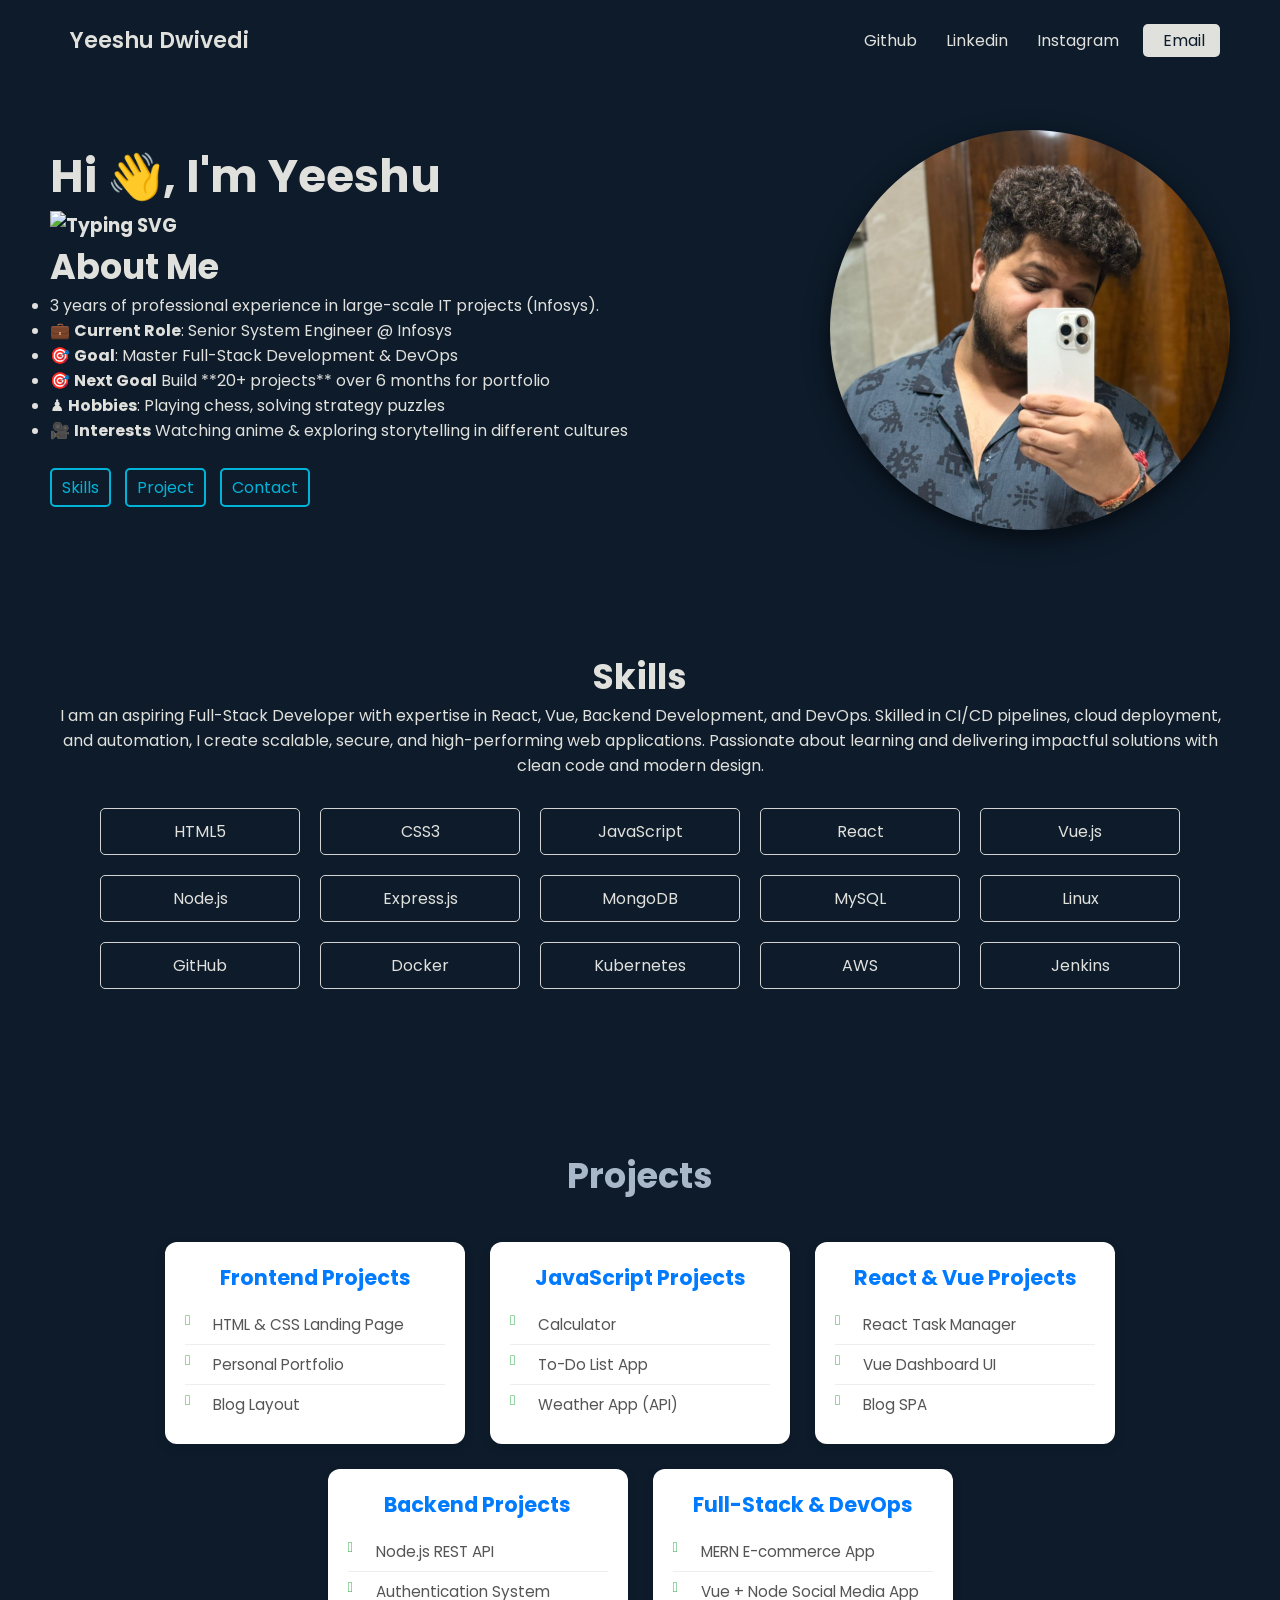
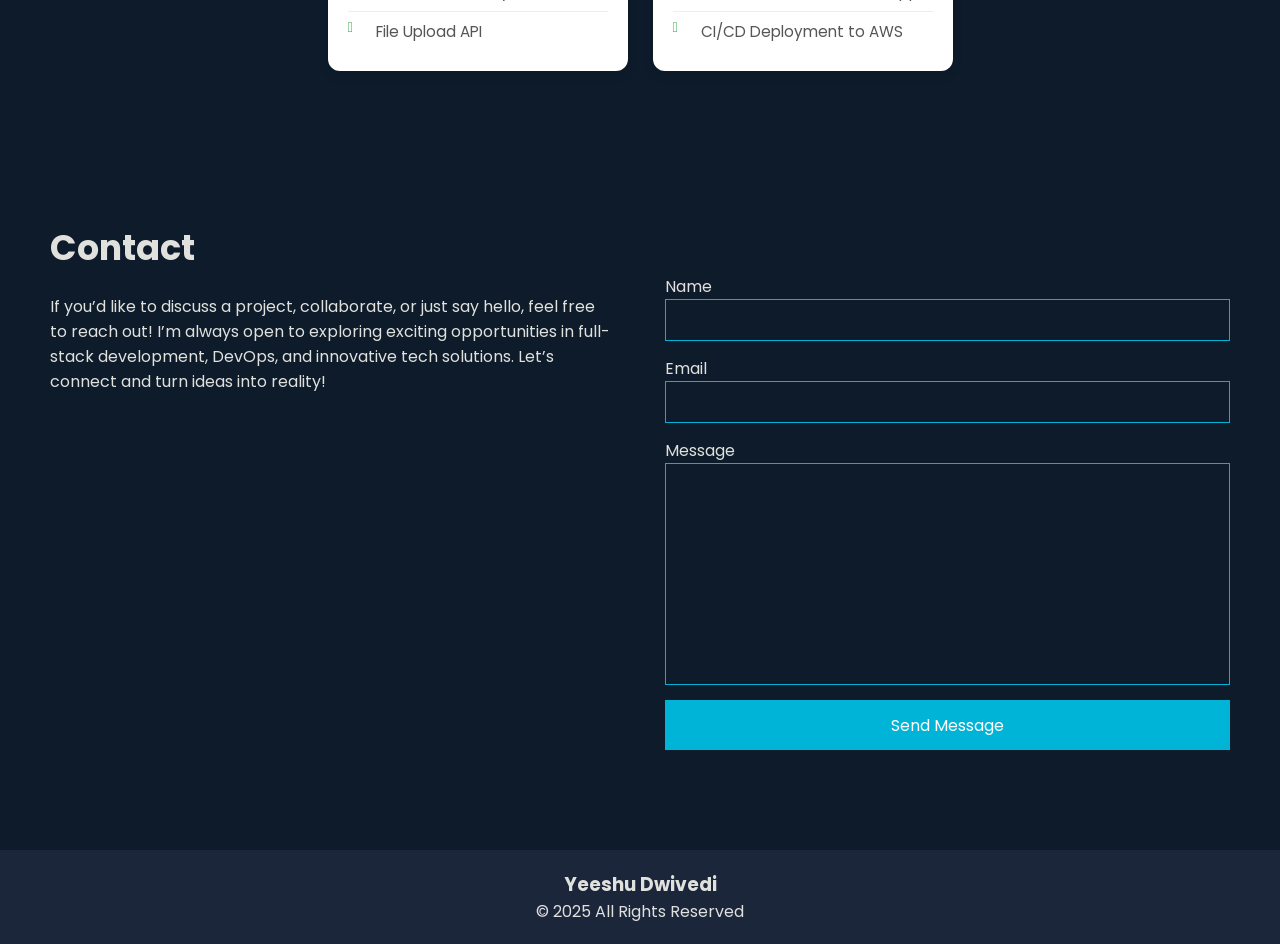
==== Personal-Portfolio.html @ 88ae8f97 "Portfolio Project" ====
<!DOCTYPE html>
<html lang="en">

<head>
    <meta charset="UTF-8">
    <meta name="viewport" content="width=device-width, initial-scale=1.0">

    <link rel="preconnect" href="https://fonts.googleapis.com">
    <link rel="preconnect" href="https://fonts.gstatic.com" crossorigin>
    <link
        href="https://fonts.googleapis.com/css2?family=Poppins:ital,wght@0,100;0,200;0,300;0,400;0,500;0,600;0,700;0,800;0,900;1,100;1,200;1,300;1,400;1,500;1,600;1,700;1,800;1,900&family=Roboto:ital,wght@0,100..900;1,100..900&display=swap"
        rel="stylesheet">
    <link rel="stylesheet" href="https://cdnjs.cloudflare.com/ajax/libs/font-awesome/7.0.0/css/all.min.css"
        integrity="sha512-DxV+EoADOkOygM4IR9yXP8Sb2qwgidEmeqAEmDKIOfPRQZOWbXCzLC6vjbZyy0vPisbH2SyW27+ddLVCN+OMzQ=="
        crossorigin="anonymous" referrerpolicy="no-referrer" />

    <link rel="stylesheet" href="https://cdn.jsdelivr.net/gh/devicons/devicon@latest/devicon.min.css">
    <link rel="stylesheet" href="Personal-Portfolio.css">


    <title>Personal-Portfolio</title>
</head>

<body>
    <!-----Top Navbar-->
    <nav>
        <div class="left">
            <a href="/">Yeeshu Dwivedi</a>
        </div>

        <div class="right">
            <a href="https://github.com/dwivediyeeshu" target="_blank" rel="noopener no-referrer">
                <i class="fa-brands fa-square-github"></i>
                <span>Github</span>
            </a>
            <a href="https://linkedin.com/in/yeeshu-dwivedi-30a151159" target="_blank" rel="noopener no-referrer">
                <i class="fa-brands fa-linkedin"></i>
                <span>Linkedin</span>
            </a>

            <a href="https://www.instagram.com/travelling_otaku?igsh=MWJhZnl2NmZxN2pucA%3D%3D&utm_source=qr"
                target="_blank" rel="noopener no-referrer">
                <i class="fa-brands fa-instagram"></i>
                <span>Instagram</span>
            </a>

            <a href="mailto:yeeshuwork@gmail.com">
                <i class="fa-solid fa-inbox"></i>
                <span>Email</span>
            </a>
        </div>
    </nav>

    <main>
        <!--About Section-->
        <section class="about-section">
            <div class="text">
                <h1>Hi 👋, I'm Yeeshu</h1>
                <h3>
                    <img src="https://readme-typing-svg.demolab.com?font=Fira+Code&size=24&pause=1000&color=0078D7&width=440&lines=Aspiring+Full-Stack+Developer;DevOps+Enthusiast;Chess+Player+%26+Anime+Fan"
                        alt="Typing SVG" />
                </h3>

                <h2>About Me</h2>

                <ul>
                    <li>3 years of professional experience in large-scale IT projects (Infosys).</li>
                    <li>💼 <b>Current Role</b>: Senior System Engineer @ Infosys </li>
                    <li>🎯 <b>Goal</b>: Master Full-Stack Development & DevOps</li>
                    <li>🎯 <b>Next Goal</b> Build **20+ projects** over 6 months for portfolio</li>
                    <li>♟ <b>Hobbies</b>: Playing chess, solving strategy puzzles </li>
                    <li>🎥 <b>Interests</b> Watching anime & exploring storytelling in different cultures</li>
                </ul>

                <div class="links">
                    <a href="#skills">
                        <i class="fa-solid fa-code"></i>
                        <span>Skills</span>
                    </a>
                    <a href="#projects">
                        <i class="fa-solid fa-laptop-code"></i>
                        <span>Project</span>
                    </a>
                    </a>
                    <a href="#contact">
                        <i class="fa-solid fa-envelope"></i>
                        <span>Contact</span>
                    </a>

                </div>

            </div>
            <div class="pic">
                <img src="Assets/MyImage.jpg" alt="Yeeshu Dwivedi">
            </div>
        </section>
        <!--Skill Section-->
        <section id="skills" class="skills-section">
            <h2>Skills</h2>
            <div class="text">I am an aspiring Full-Stack Developer with expertise in React, Vue, Backend Development,
                and DevOps. Skilled in CI/CD pipelines, cloud deployment, and automation, I create scalable, secure, and
                high-performing web applications. Passionate about learning and delivering impactful solutions with
                clean code and modern design.</div>
            <div class="cells">
                <div class="cell"><i class="devicon-html5-plain colored"></i>
                    <span>HTML5</span>
                </div>
                <div class="cell"><i class="devicon-css3-plain colored"></i>
                    <span>CSS3</span>
                </div>
                <div class="cell"><i class="devicon-javascript-plain colored"></i>
                    <span>JavaScript</span>
                </div>
                <div class="cell"><i class="devicon-react-original colored"></i>
                    <span>React</span>
                </div>
                <div class="cell"><i class="devicon-vuejs-plain colored"></i>
                    <span>Vue.js</span>
                </div>
                <div class="cell"><i class="devicon-nodejs-plain colored"></i>
                    <span>Node.js</span>
                </div>
                <div class="cell"><i class="devicon-express-original colored"></i>
                    <span>Express.js</span>
                </div>
                <div class="cell"><i class="devicon-mongodb-plain colored"></i>
                    <span>MongoDB</span>
                </div>
                <div class="cell"><i class="devicon-mysql-plain colored"></i>
                    <span>MySQL</span>
                </div>
                <div class="cell"><i class="devicon-linux-plain colored"></i>
                    <span>Linux</span>
                </div>
                <div class="cell"><i class="devicon-github-original"></i>
                    <span>GitHub</span>
                </div>
                <div class="cell"><i class="devicon-docker-plain colored"></i>
                    <span>Docker</span>
                </div>
                <div class="cell"><i class="devicon-kubernetes-plain colored"></i>
                    <span>Kubernetes</span>
                </div>
                <div class="cell"><i class="devicon-amazonwebservices-plain colored"></i>
                    <span>AWS</span>
                </div>
                <div class="cell"><i class="devicon-jenkins-line colored"></i>
                    <span>Jenkins</span>
                </div>
            </div>

        </section>

        <!-- Project Section -->
        <section id="projects" class="project-section">
            <h2>Projects</h2>
            <div class="project-categories">

                <div class="project-category">
                    <h3>Frontend Projects</h3>
                    <ul class="project-list">
                        <li>HTML & CSS Landing Page</li>
                        <li>Personal Portfolio</li>
                        <li>Blog Layout</li>
                    </ul>
                </div>

                <div class="project-category">
                    <h3>JavaScript Projects</h3>
                    <ul class="project-list">
                        <li>Calculator</li>
                        <li>To-Do List App</li>
                        <li>Weather App (API)</li>
                    </ul>
                </div>

                <div class="project-category">
                    <h3>React & Vue Projects</h3>
                    <ul class="project-list">
                        <li>React Task Manager</li>
                        <li>Vue Dashboard UI</li>
                        <li>Blog SPA</li>
                    </ul>
                </div>

                <div class="project-category">
                    <h3>Backend Projects</h3>
                    <ul class="project-list">
                        <li>Node.js REST API</li>
                        <li>Authentication System</li>
                        <li>File Upload API</li>
                    </ul>
                </div>

                <div class="project-category">
                    <h3>Full-Stack & DevOps</h3>
                    <ul class="project-list">
                        <li>MERN E-commerce App</li>
                        <li>Vue + Node Social Media App</li>
                        <li>CI/CD Deployment to AWS</li>
                    </ul>
                </div>

            </div>
        </section>



        <!--Contact Section-->
        <section id="contact" class="contact-section">
            <h2>Contact</h2>

            <div class="group">
                <div class="text">
                    If you’d like to discuss a project, collaborate, or just say hello, feel free to reach out!
                    I’m always open to exploring exciting opportunities in full-stack development, DevOps, and
                    innovative tech solutions.
                    Let’s connect and turn ideas into reality!
                </div>

                <form action="">
                    <label for="name">Name</label>
                    <input type="text" id="name">

                    <label for="email">Email</label>
                    <input type="email" id="email">

                    <label for="message">Message</label>
                    <textarea id="message" cols="30" rows="10"></textarea>

                    <button type="submit">Send Message</button>
                </form>

            </div>

        </section>
    </main>

    <footer class="footer">
        <h3>Yeeshu Dwivedi</h3>
        <p>© 2025 All Rights Reserved</p>
    </footer>


</body>

</html>
---- Personal-Portfolio.css ----
:root {
  /* Background Colors */
  --background-color: #0D1B2A;
  --background-secondary: #1B263B;

  /* Text Colors */
  --text-color: #E0E1DD;
  --text-secondary: #A9B8C9;

  /* Link Colors */
  --link-color: #00B4D8;
  --link-hover-color: #90E0EF;

  --accent-color: #FFD166;
}

* {
    margin: 0;
    padding: 0;
    box-sizing: border-box;
}

html {
    scroll-behavior: smooth;
}

body {
    font-family: 'Poppins', sans-serif;
    background-color: var(--background-color);
    max-width: 1400px;
    margin: 0 auto;
    color: var(--text-color);
}

a {
    color: var(--link-color);
    text-decoration: none;
}

/* Navbar */

nav {

    display: flex;
    justify-content: space-between;
    align-items: center;

    padding: 0 50px;
    height: 80px;

    animation: fadeInDown 1s ease forwards;
}

@keyframes fadeInDown {
    from {
        opacity: 0;
        transform: translateY(-30px);
    }

    to {
        opacity: 1;
        transform: translateY(0);
    }
}


nav .left a {
    color: var(--text-color);
    font-size: 22px;
    font-weight: 600;

    margin: 20px;

}

nav .right a {
    color: var(--text-color);
    margin: 0 10px;
    transition: transform 0.3s ease;


}

nav .right a:last-child {

    color: var(--background-color);
    background-color: var(--text-color);
    padding: 5px 15px;
    border-radius: 5px;

}

nav .right a:hover {
    box-shadow: 0 0 15px var(--link-color);
}

nav .right a span {
    margin-left: 5px;
}

/* About */
.about-section {

    display: flex;
    justify-content: space-between;
    align-items: center;

    padding: 0 50px;
    margin: 50px 0;
    margin-bottom: 120px;
    gap: 40px;
    animation: fadeInUp 1s ease forwards;
}

@keyframes fadeInUp {
    from {
        opacity: 0;
        transform: translateY(40px);
    }

    to {
        opacity: 1;
        transform: translateY(0);
    }
}


.about-section .text {
    flex: 5;
}

.about-section .text h1 {
    font-size: 45px;
}

.about-section .text h2 {
    font-size: 35px;
}

.about-section .text .links {
    margin-top: 25px;
}

.about-section .text .links a {
    display: inline-block;
    padding: 5px 10px;
    border: 2px solid var(--link-color);
    border-radius: 5px;
    margin-right: 10px;
    margin-bottom: 10px;
    transition: all 0.3s ease, box-shadow 0.3s ease;
}

.about-section .text .links a:hover {
    color: var(--text-color);
    border: 2px solid var(--text-color);
    box-shadow: 0 0 15px var(--link-color);
}

.about-section .pic {
    flex: 2;
    display: flex;
    justify-content: right;
}

.about-section .pic img {
    width: 400px;
    border-radius: 50%;
    box-shadow: 0 8px 25px rgba(0, 0, 0, 0.6);
    animation: floatImg 6s ease-in-out infinite;
}

@keyframes floatImg {

    0%,
    100% {
        transform: translateY(0px) rotateY(0deg);
    }

    50% {
        transform: translateY(-10px) rotateY(5deg);
    }
}


/* ----- Skill --------*/

.skills-section {

    padding: 0 50px;
    margin-bottom: 100px;
    animation: fadeInUp 1.2s ease forwards;
}

.skills-section h2 {

    text-align: center;
    font-size: 35px;
}

.skills-section .text {

    text-align: center;
    margin-bottom: 20px;
}

.skills-section .cells {

    display: flex;
    justify-content: center;
    flex-wrap: wrap;
}

.skills-section .cells .cell {

    display: flex;
    justify-content: center;
    align-items: center;

    width: 200px;
    padding: 10px 20px;
    margin: 10px;
    border: 1.5px solid #d3d3d3;
    border-radius: 5px;
    transition: transform 0.3s ease, box-shadow 0.3s ease;
    perspective: 600px;
}

.skills-section .cells .cell:hover {
    transform: rotateY(8deg) translateY(-5px) scale(1.05);
    box-shadow: 0 8px 20px rgba(0, 0, 0, 0.4);
}

/*--- Project ---*/

.project-section {
    margin-bottom: 100px;
    padding: 50px 20px;
    animation: fadeInUp 1.4s ease forwards;
}

.project-section h2 {
    text-align: center;
    font-size: 35px;
    margin-bottom: 40px;
    color: var(--text-secondary);
}

/* Flex layout for cards */
.project-section .project-categories {
    display: flex;
    justify-content: center;
    flex-wrap: wrap;
    gap: 25px;
}

/* Card style */
.project-section .project-categories .project-category {
    background: #fff;
    border-radius: 12px;
    box-shadow: 0 4px 12px rgba(0, 0, 0, 0.08);
    padding: 20px;
    flex: 1 1 calc(33.333% - 50px);
    max-width: 300px;
    min-width: 250px;
    transition: transform 0.4s ease, box-shadow 0.4s ease;
    text-align: left;
}

/* Hover animation */
.project-section .project-categories .project-category:hover {
    transform: rotateX(5deg) translateY(-8px) scale(1.03);
    box-shadow: 0 10px 25px rgba(0, 0, 0, 0.5);
}

/* Card heading */
.project-section .project-categories .project-category h3 {
    font-size: 1.3rem;
    color: #007bff;
    margin-bottom: 12px;
    text-align: center;
}

/* Project list */
.project-section .project-categories .project-category ul {
    list-style: none;
    padding: 0;
    margin: 0;
}

.project-section .project-categories .project-category ul li {
    padding: 8px 0 8px 28px;
    position: relative;
    font-size: 0.95rem;
    color: #555;
    border-bottom: 1px solid #eee;
    transition: color 0.2s ease;
}

.project-section .project-categories .project-category ul li::before {
    font-family: "Font Awesome 6 Free";
    font-weight: 900;
    content: "\f058";
    /* fa-check-circle icon */
    position: absolute;
    left: 0;
    top: 7px;
    color: #28a745;
    font-size: 0.9rem;
    transition: transform 0.2s ease;
}

/* Hover effect on list item */
.project-section .project-categories .project-category ul li:hover {
    color: #007bff;
}

.project-section .project-categories .project-category ul li:hover::before {
    transform: scale(1.3);
}

.project-section .project-categories .project-category ul li:last-child {
    border-bottom: none;
}

/* --- Contact ----*/
.contact-section {

    padding: 0 50px;
    margin-bottom: 100px;
    animation: fadeInUp 1.6s ease forwards;
}

.contact-section h2 {

    font-size: 35px;
}

.contact-section .group {

    display: flex;
    gap: 50px;
}

.contact-section .group .text {

    flex: 3;
    margin-top: 20px;
}

.contact-section .group form {

    flex: 3;
    display: flex;
    flex-direction: column;
}

.contact-section .group form input,
.contact-section .group form textarea {

    font-family: 'Poppins', sans-serif;
    border: 1.5px solid var(--link-color);

    background-color: transparent;
    padding: 10px;
    margin-bottom: 15px;
    resize: none;
    color: var(--text-color);
}

.contact-section .group form button {

    font-size: 16px;
    font-family: 'Poppins', sans-serif;
    color: #fff;
    background-color: var(--link-color);
    border: none;
    height: 50px;

    cursor: pointer;
    transition: 0.3s ease;

}

.contact-section .group form button:hover {
    filter: brightness(0.9);
    box-shadow: 0 0 15px var(--link-color);
}


.footer {
  background-color: var(--background-secondary);
  color: var(--text-color);
  padding: 20px 0;
  text-align: center;
}



@media (max-width: 900px) {
    .project-section .project-categories .project-category {
        flex: 1 1 calc(50% - 40px);
    }
}

@media (max-width: 850px) {

    /*--- Section 1 --*/
    .about-section .text .h1 {
        font-size: 35px;
    }

    .about-section .text .h2 {
        font-size: 25px;
    }

}

@media (max-width: 800px) {

    /* Navbar */
    nav {

        padding: 0 20px;

    }

}

@media (max-width: 760px) {

    /*--- Section 1 --*/
    .about-section {
        flex-direction: column-reverse;
    }

    .about-section .pic img {

        width: 200px;
    }

    .skills-section {
        padding: 0 35px;
    }

    .skills-section .cells .cell {
        width: 150px;
    }

    .contact-section .group {

        flex-direction: column;
    }

}


@media (max-width: 600px) {

    /* Navbar */
    nav {

        padding: 0 20px;

    }

    nav .right a {

        font-size: 22px;

    }

    nav .right a:last-child {

        color: var(--text-color);
        background-color: transparent;
        padding: 0;

    }

    nav .right a span {

        display: none;
    }

    .about-section {
        padding: 0 20px;

    }

    .about-section .text h1 {
        font-size: 30px;
    }


    .about-section .text h2 {
        font-size: 30px;
    }


    .skills-section {
        padding: 0 20px;
    }

    .skills-section .cells .cell {
        width: 100px;
    }

    .project-section .project-categories .project-category {
        flex: 1 1 100%;
    }
}
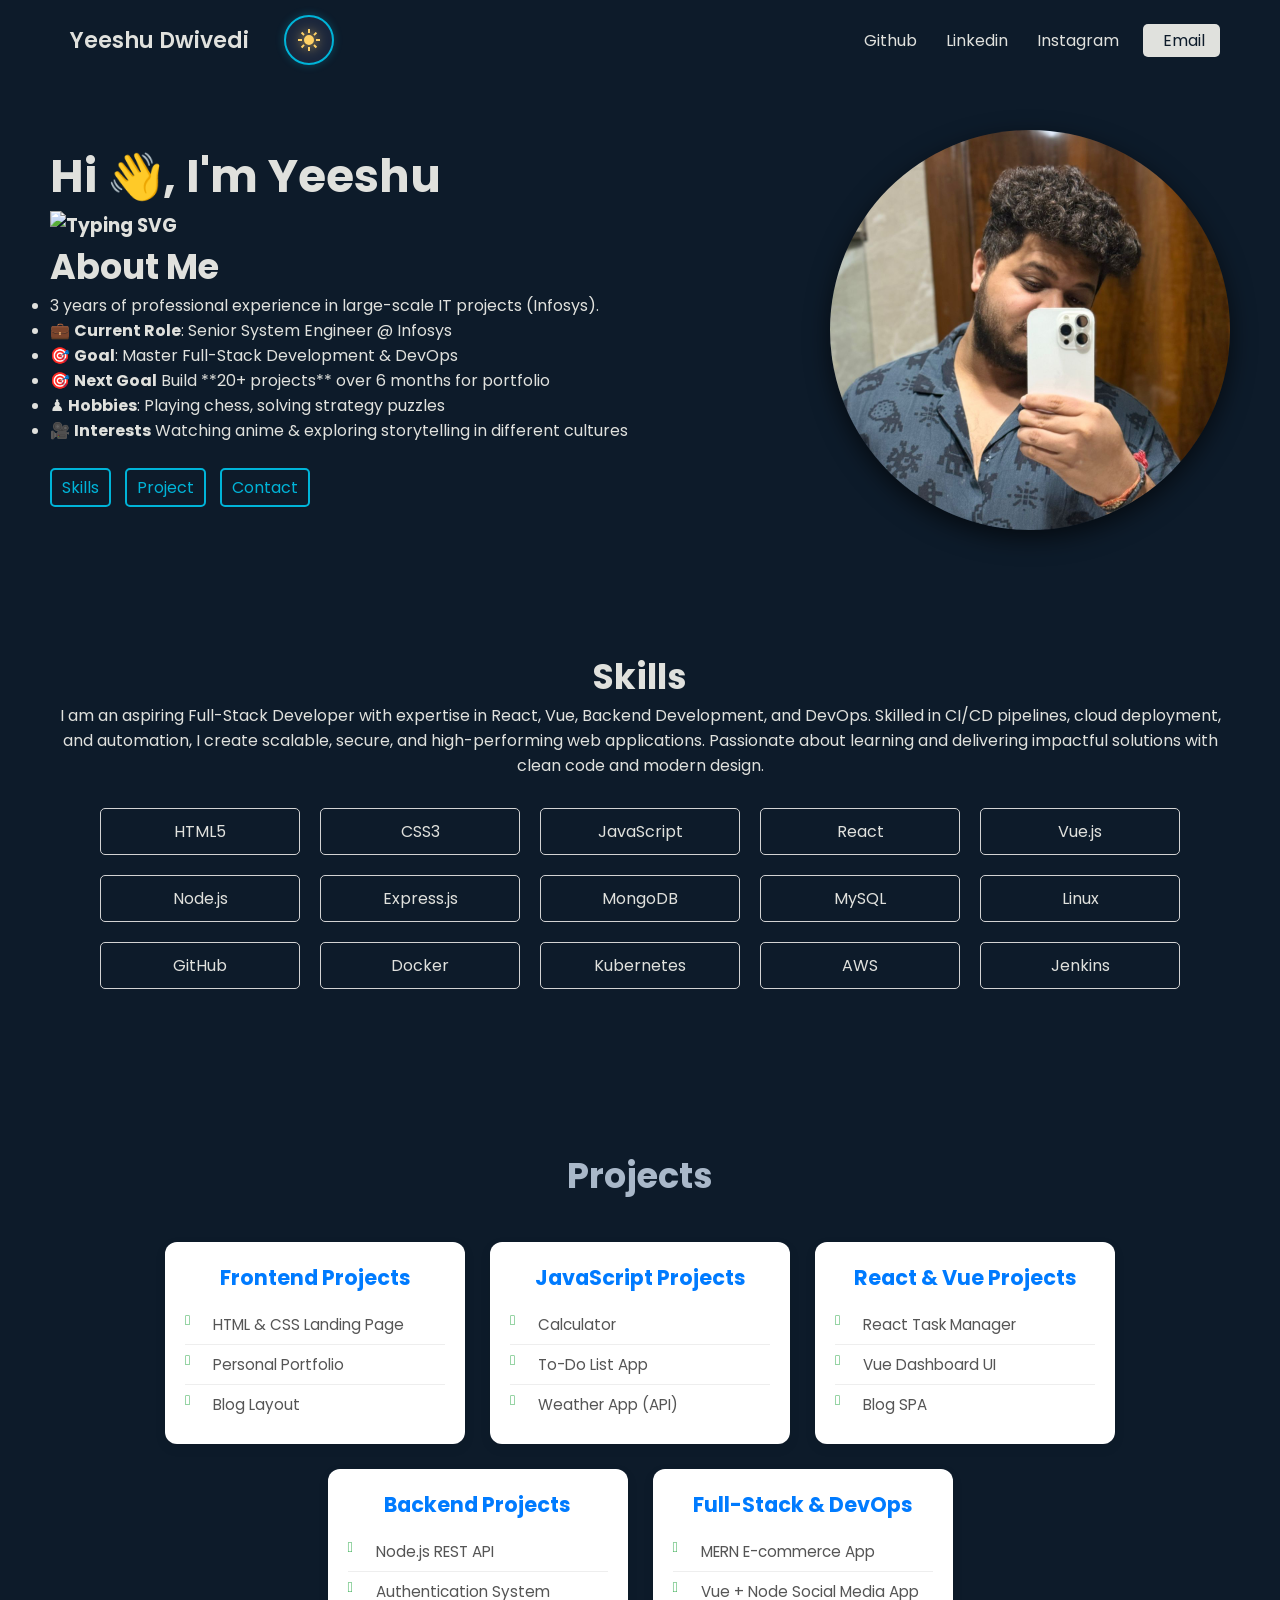
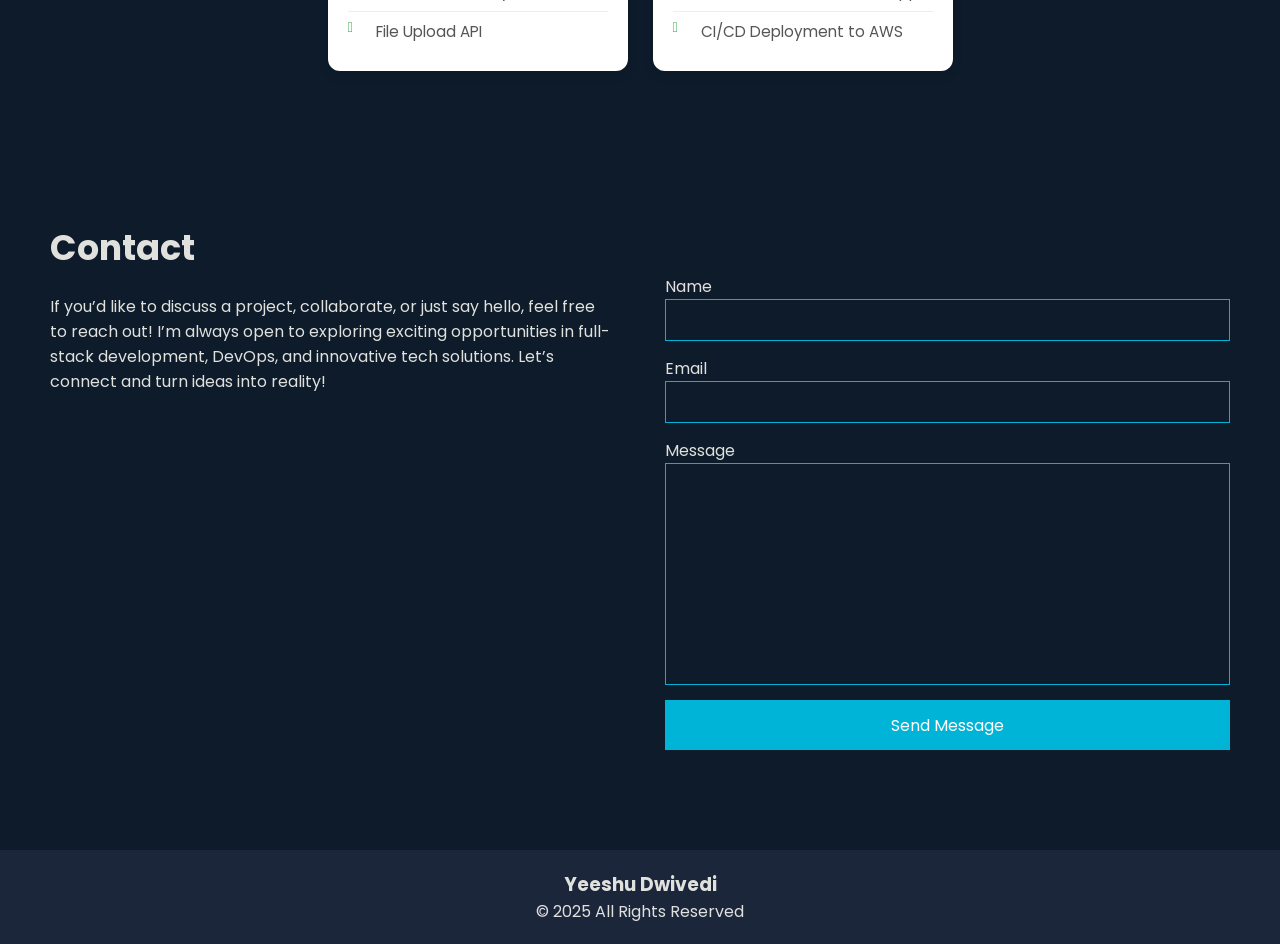
==== commit b0945780: "Added the Theme button in HTML & CSS" ====
--- a/Personal-Portfolio.html
+++ b/Personal-Portfolio.html
@@ -26,6 +26,16 @@
     <nav>
         <div class="left">
             <a href="/">Yeeshu Dwivedi</a>
+            <button id="theme-switch">
+                <svg xmlns="http://www.w3.org/2000/svg" height="24px" viewBox="0 -960 960 960" width="24px">
+                    <path
+                        d="M480-280q-83 0-141.5-58.5T280-480q0-83 58.5-141.5T480-680q83 0 141.5 58.5T680-480q0 83-58.5 141.5T480-280ZM200-440H40v-80h160v80Zm720 0H760v-80h160v80ZM440-760v-160h80v160h-80Zm0 720v-160h80v160h-80ZM256-650l-101-97 57-59 96 100-52 56Zm492 496-97-101 53-55 101 97-57 59Zm-98-550 97-101 59 57-100 96-56-52ZM154-212l101-97 55 53-97 101-59-57Z" />
+                </svg>
+                <svg xmlns="http://www.w3.org/2000/svg" height="24px" viewBox="0 -960 960 960" width="24px">
+                    <path
+                        d="M480-120q-150 0-255-105T120-480q0-150 105-255t255-105q14 0 27.5 1t26.5 3q-41 29-65.5 75.5T444-660q0 90 63 153t153 63q55 0 101-24.5t75-65.5q2 13 3 26.5t1 27.5q0 150-105 255T480-120Z" />
+                </svg>
+            </button>
         </div>
 
         <div class="right">
@@ -159,8 +169,10 @@
                 <div class="project-category">
                     <h3>Frontend Projects</h3>
                     <ul class="project-list">
-                        <li>HTML & CSS Landing Page</li>
-                        <li>Personal Portfolio</li>
+                        <li><a href="https://dwivediyeeshu.github.io/Shoe-Landing-Page/" target="_blank">HTML & CSS
+                                Landing Page</a></li>
+                        <li><a href="https://dwivediyeeshu.github.io/Personal-Portfolio/Personal-Portfolio.html"
+                                target="_blank">Personal Portfolio</a></li>
                         <li>Blog Layout</li>
                     </ul>
                 </div>
--- a/Personal-Portfolio.css
+++ b/Personal-Portfolio.css
@@ -1,17 +1,33 @@
 :root {
-  /* Background Colors */
-  --background-color: #0D1B2A;
-  --background-secondary: #1B263B;
-
-  /* Text Colors */
-  --text-color: #E0E1DD;
-  --text-secondary: #A9B8C9;
-
-  /* Link Colors */
-  --link-color: #00B4D8;
-  --link-hover-color: #90E0EF;
-
-  --accent-color: #FFD166;
+    /* Background Colors */
+    --background-color: #0D1B2A;
+    --background-secondary: #1B263B;
+
+    /* Text Colors */
+    --text-color: #E0E1DD;
+    --text-secondary: #A9B8C9;
+
+    /* Link Colors */
+    --link-color: #00B4D8;
+    --link-hover-color: #90E0EF;
+
+    --accent-color: #FFD166;
+}
+
+.lightmode{
+
+    --background-color: rgb(243, 224, 224);
+    --background-secondary: #e8e9ed;
+
+    /* Text Colors */
+    --text-color: #111528;
+    --text-secondary: #232738;
+
+    /* Link Colors */
+    --link-color: #00B4D8;
+    --link-hover-color: #90E0EF;
+
+    --accent-color: #FFD166;
 }
 
 * {
@@ -63,6 +79,12 @@
     }
 }
 
+nav .left {
+  display: flex;
+  align-items: center;
+  gap: 15px; 
+}
+
 
 nav .left a {
     color: var(--text-color);
@@ -72,6 +94,84 @@
     margin: 20px;
 
 }
+
+#theme-switch {
+  height: 50px;
+  width: 50px;
+  border-radius: 50%;
+  background: var(--background-secondary);
+  border: 2px solid var(--link-color);
+  display: flex;
+  align-items: center;
+  justify-content: center;
+  cursor: pointer;
+  position: relative;
+  overflow: hidden;
+  transition: all 0.3s ease;
+  box-shadow: 0 0 8px rgba(0, 180, 216, 0.3);
+}
+
+#theme-switch:hover {
+  border-color: var(--link-hover-color);
+  box-shadow: 0 0 14px rgba(0, 180, 216, 0.7);
+  transform: rotate(10deg) scale(1.08);
+}
+
+
+#theme-switch svg {
+  width: 24px;
+  height: 24px;
+  transition: opacity 0.4s ease, transform 0.4s ease;
+  position: absolute;
+}
+
+#theme-switch svg:first-child {
+  fill: #FFD166; 
+  filter: drop-shadow(0 0 6px rgba(255, 209, 102, 0.8));
+  animation: pulseSun 2.5s infinite ease-in-out;
+}
+
+#theme-switch svg:last-child {
+  opacity: 0;
+  transform: translateY(20px) rotate(-45deg);
+}
+
+.lightmode #theme-switch svg:first-child {
+  opacity: 0;
+  transform: translateY(-20px) rotate(45deg);
+  animation: none; 
+}
+
+.lightmode #theme-switch svg:last-child {
+  opacity: 1;
+  transform: translateY(0) rotate(0deg);
+  fill: #90E0EF; 
+  filter: drop-shadow(0 0 6px rgba(144, 224, 239, 0.8));
+  animation: pulseMoon 3s infinite ease-in-out;
+}
+
+@keyframes pulseSun {
+  0%, 100% {
+    filter: drop-shadow(0 0 6px rgba(255, 209, 102, 0.7));
+    transform: scale(1);
+  }
+  50% {
+    filter: drop-shadow(0 0 12px rgba(255, 209, 102, 1));
+    transform: scale(1.08);
+  }
+}
+
+@keyframes pulseMoon {
+  0%, 100% {
+    filter: drop-shadow(0 0 6px rgba(144, 224, 239, 0.7));
+    transform: scale(1);
+  }
+  50% {
+    filter: drop-shadow(0 0 12px rgba(144, 224, 239, 1));
+    transform: scale(1.08);
+  }
+}
+
 
 nav .right a {
     color: var(--text-color);
@@ -310,8 +410,17 @@
     transition: transform 0.2s ease;
 }
 
+.project-section .project-categories .project-category ul li a {
+
+    color: #555;
+}
+
 /* Hover effect on list item */
 .project-section .project-categories .project-category ul li:hover {
+    color: #007bff;
+}
+
+.project-section .project-categories .project-category ul li a:hover {
     color: #007bff;
 }
 
@@ -389,10 +498,10 @@
 
 
 .footer {
-  background-color: var(--background-secondary);
-  color: var(--text-color);
-  padding: 20px 0;
-  text-align: center;
+    background-color: var(--background-secondary);
+    color: var(--text-color);
+    padding: 20px 0;
+    text-align: center;
 }
 
 
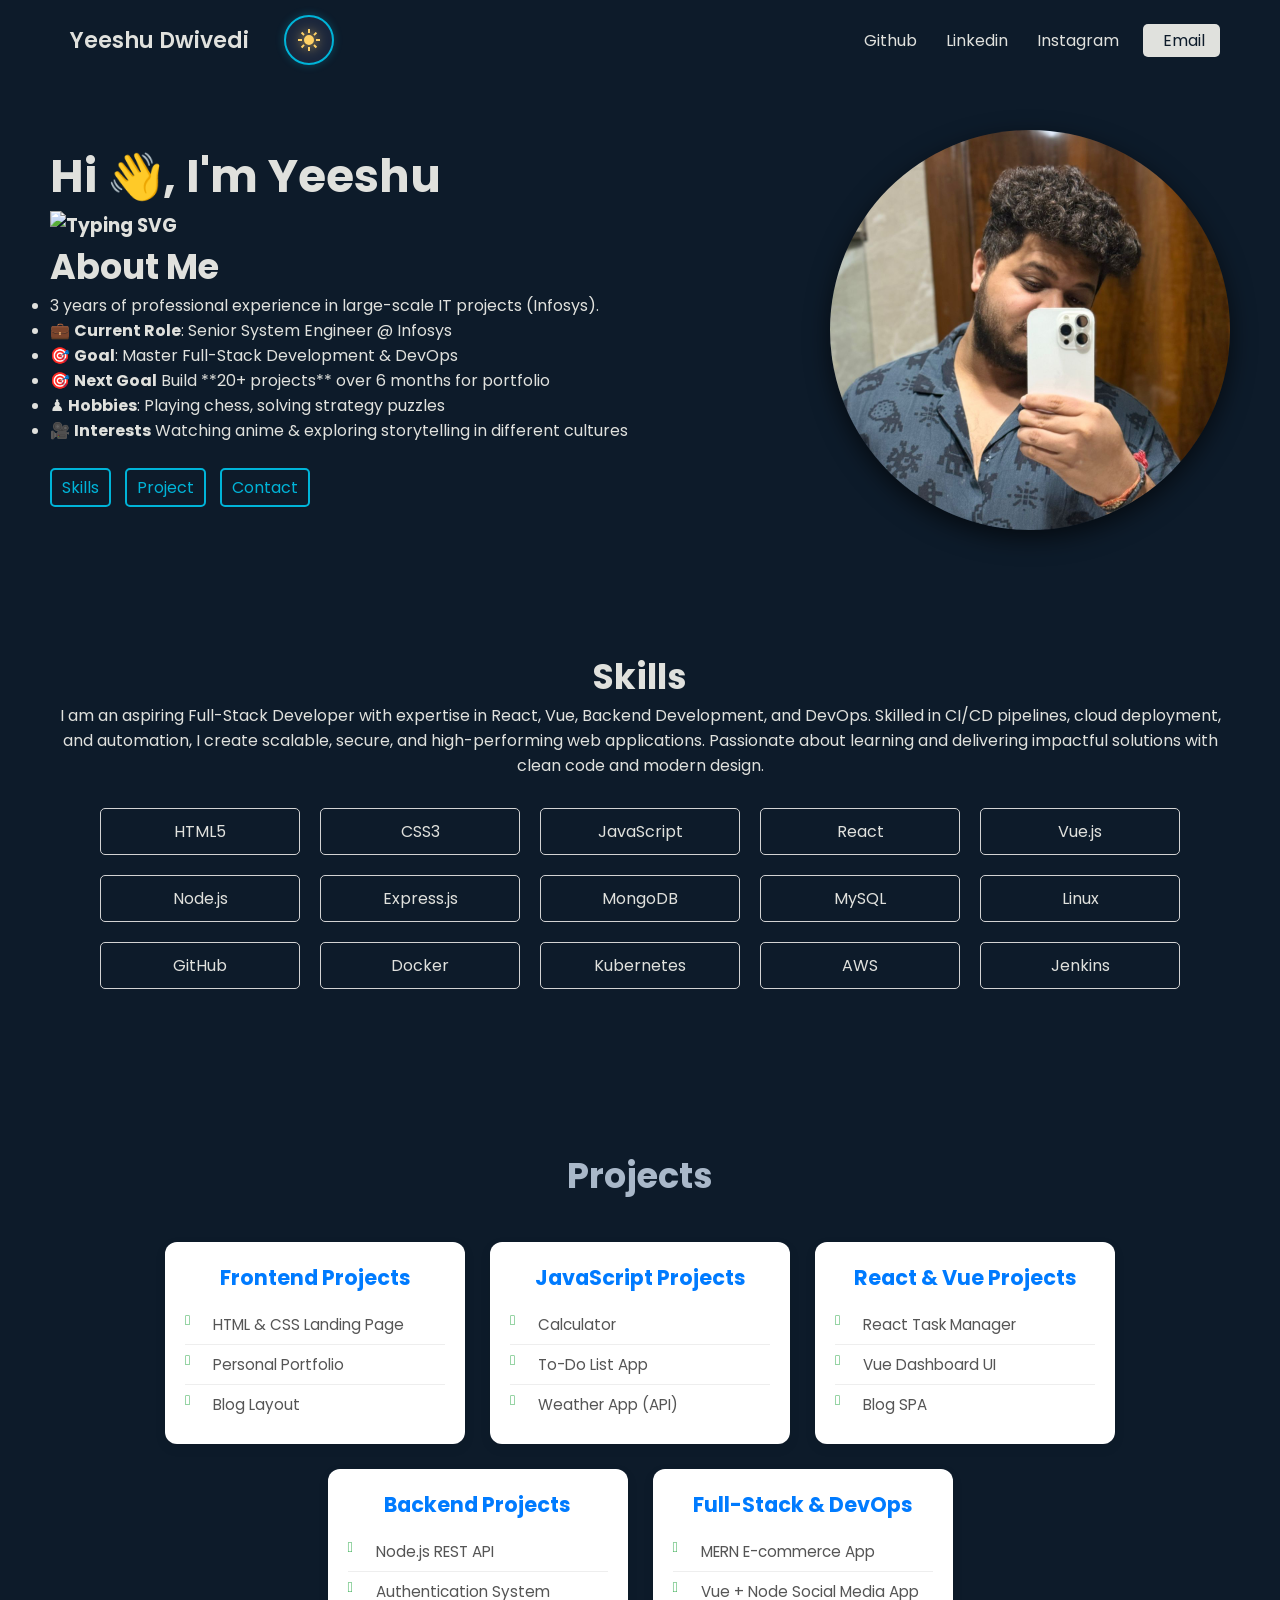
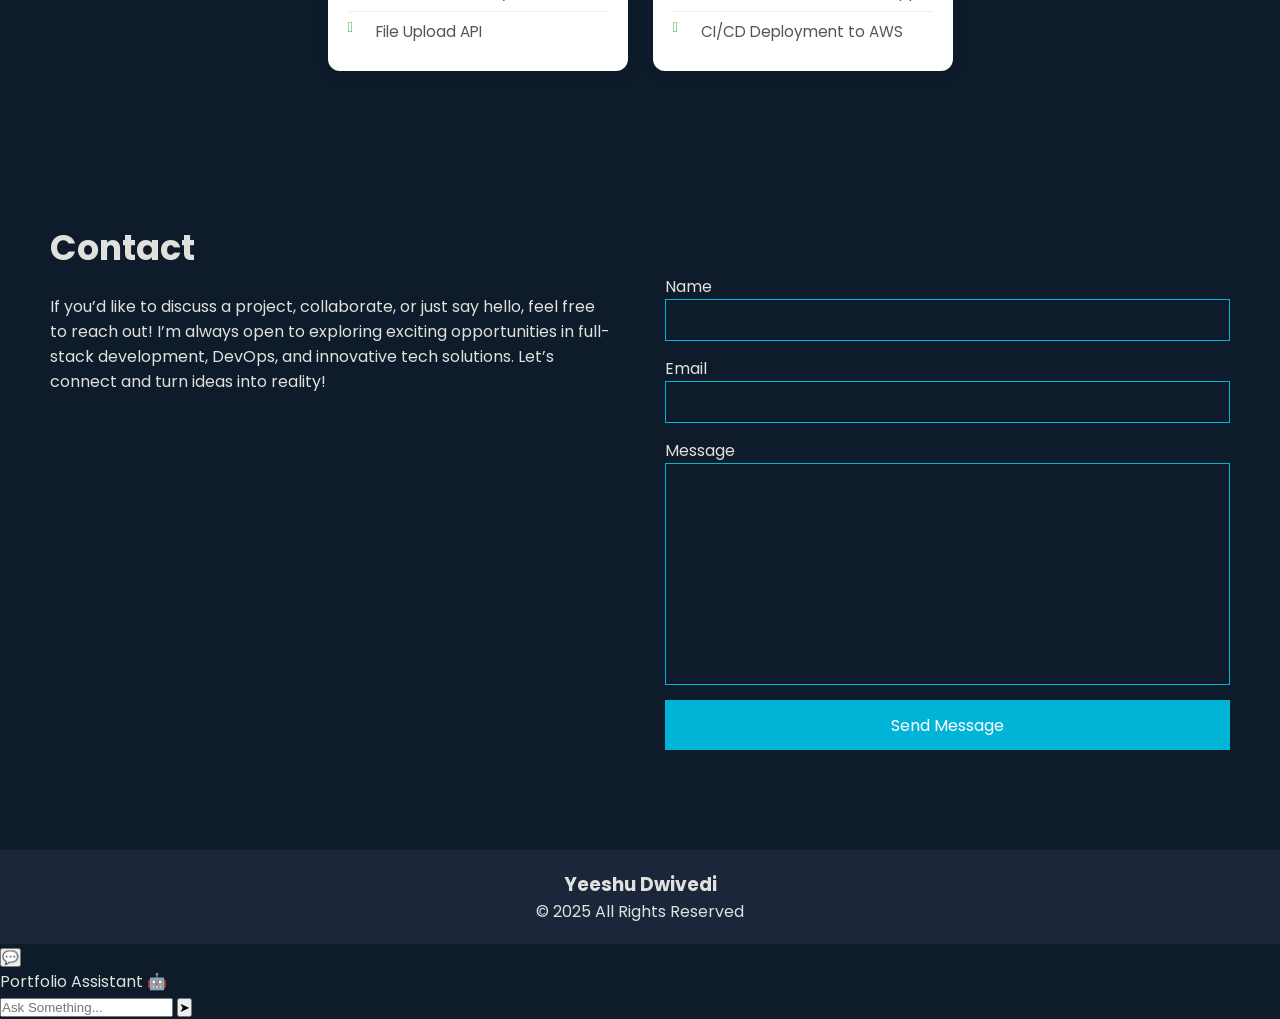
==== commit 8f033ebb: "Add floating chat-bot html" ====
--- a/Personal-Portfolio.html
+++ b/Personal-Portfolio.html
@@ -25,7 +25,7 @@
     <!-----Top Navbar-->
     <nav>
         <div class="left">
-            <a href="/">Yeeshu Dwivedi</a>
+            <a href="https://dwivediyeeshu.github.io/Personal-Portfolio/Personal-Portfolio.html">Yeeshu Dwivedi</a>
             <button id="theme-switch">
                 <svg xmlns="http://www.w3.org/2000/svg" height="24px" viewBox="0 -960 960 960" width="24px">
                     <path
@@ -253,6 +253,18 @@
         <p>© 2025 All Rights Reserved</p>
     </footer>
 
+    <div id="chatbot-widget">
+        <button id="chat-toggle">💬</button>
+        <div id="chat-window" class ="hidden">
+            <div id="chat-header">Portfolio Assistant 🤖</div>
+            <div id="chat-messages"></div>
+            <div id="chat-input-row">
+                <input type="text" id="chat-input" placeholder="Ask Something...">
+                <button id="chat-send">➤</button>
+            </div>
+        </div>
+    </div>
+
 
 </body>
 
